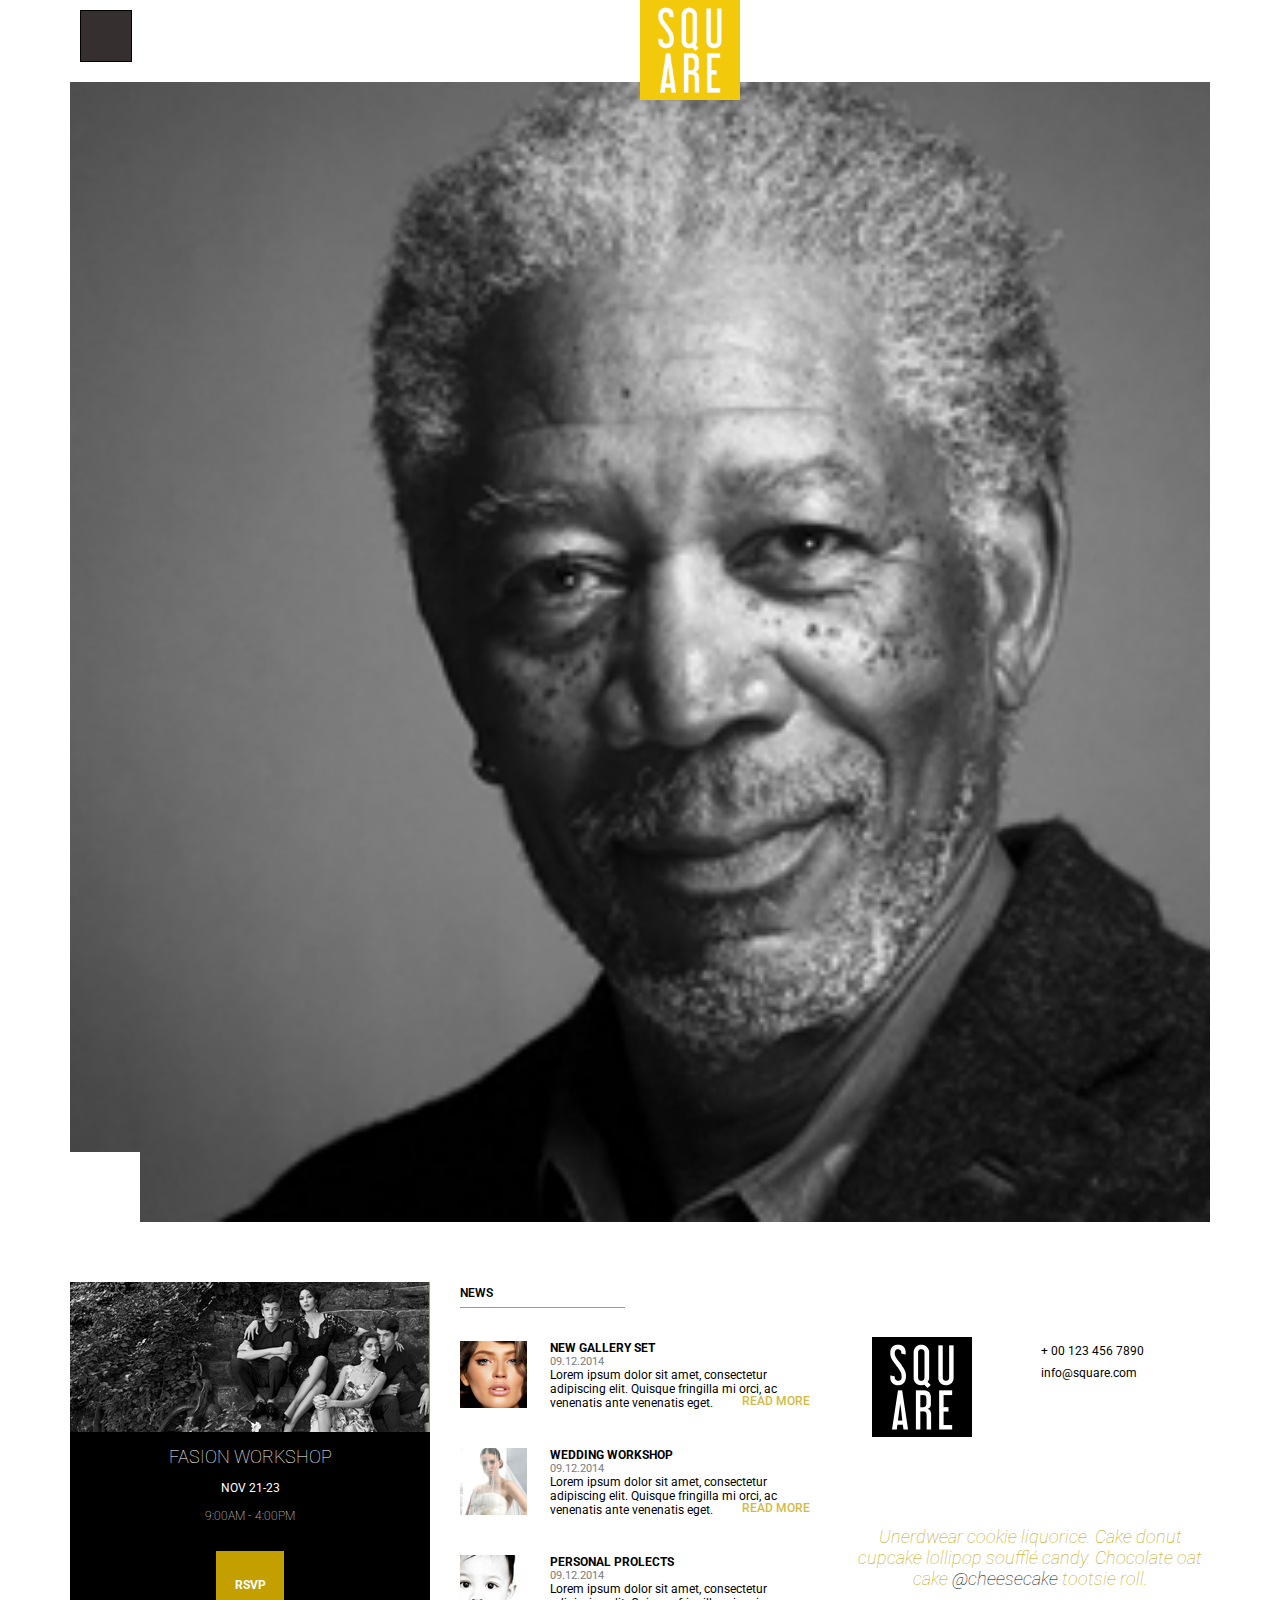
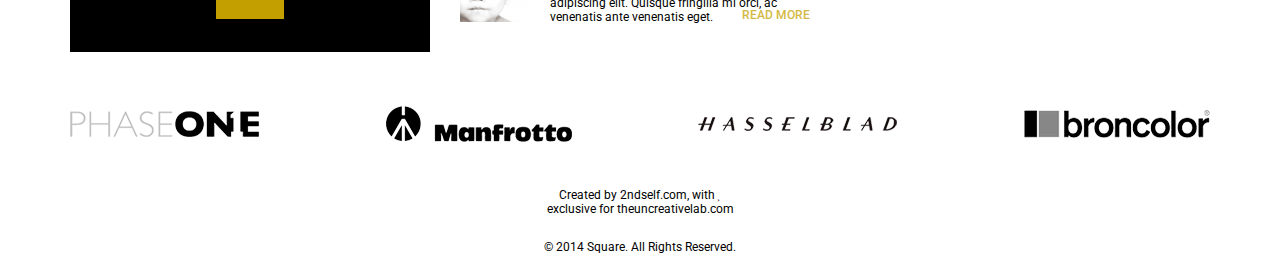
==== index.html @ f89fe00e "init" ====
<!DOCTYPE html>
<html lang="en">
<head>
	<meta charset="UTF-8">
	<title>Main Page</title>
	<link rel="stylesheet" href="css/normalize.css">
	<link rel="stylesheet" href="css/font-awesome.min.css">
	<link rel="stylesheet" href="css/main.css">	
</head>
<body>
	<div class="wrapper">
		<header class="header ">
			<div class="row">
				<div class="menu">
					<div class="menu-item" id="menu">
						<i class="fa fa-bars fa-2x bars" aria-hidden="true"></i>
						<i class="fa fa-times fa-2x" aria-hiden="true"></i>
					</div>
					<div class="menu-item">
						<span class="menu-span" id="drop-submenu">Portfolio</span>
						<ul class="drop">
							<li>
								<i class="fa fa-caret-right" aria-hidden="true"></i>
								<a href="#">Fashion</a>
							</li>
							<li>
								<i class="fa fa-caret-right" aria-hidden="true"></i>
								<a href="#">Editorial</a></li>
							<li>
								<i class="fa fa-caret-right" aria-hidden="true"></i>
								<a href="#">street</a></li>
							<li>
								<i class="fa fa-caret-right" aria-hidden="true"></i>
								<a href="#">black white</a>
								<ul class="sub-submenu">
									<li><a href="#">gallery /1</a></li>
									<li><a href="#">gallery /2</a></li>
									<li><a href="#">gallery /3</a></li>
									<li><a href="#">gallery /4</a></li>
									<li><a href="#">gallery /5</a></li>
								</ul>
							</li>
							<li>
								<i class="fa fa-caret-right" aria-hidden="true"></i>
								<a href="#">personal</a>
							</li>
						</ul>
					</div>
					<div class="menu-item">
						<span class="menu-span">Clients</span>
					</div>
					<div class="menu-item">
						<span class="menu-span">News</span>
					</div>
					<div class="menu-item">
						<span class="menu-span">About Me</span>
					</div>
					<div class="menu-item">
						<span class="menu-span">Contact</span>
					</div>
				 </div>
				<img src="images/square logo.png" alt="logo" class="logo">
				<div class="social">
					<i class="fa fa-facebook" aria-hidden="true"></i>
					<i class="fa fa-twitter" aria-hidden="true"></i>
					<i class="fa fa-instagram" aria-hidden="true"></i>
					<i class="fa fa-flickr" aria-hidden="true"></i>
					<i class="fa fa-google-plus" aria-hidden="true"></i>
					<i class="fa fa-envelope" aria-hidden="true"></i>
				</div>
			</div>
		</header>
			<div class="slider">
				<div class="photos">
					<img src="images/portfolio/photo-1.png" alt="photo-1">
					<img src="images/portfolio/photo-2.png" alt="photo-2">
					<img src="images/portfolio/photo-3.png" alt="photo-3">
					<img src="images/portfolio/photo-4.png" alt="photo-4">
					<img src="images/portfolio/photo-5.png" alt="photo-5">
					<img src="images/portfolio/photo-6.png" alt="photo-6">
					<img src="images/portfolio/photo-7.png" alt="photo-7">
					<img src="images/portfolio/photo-8.png" alt="photo-8">
					<img src="images/portfolio/photo-9.png" alt="photo-9">
					<img src="images/portfolio/photo-10.png" alt="photo-10">
					<img src="images/portfolio/photo-11.png" alt="photo-11">
					<img src="images/portfolio/photo-12.png" alt="photo-12">
					<img src="images/portfolio/photo-13.png" alt="photo-13">
					<img src="images/portfolio/photo-14.png" alt="photo-14">
					<img src="images/portfolio/photo-15.png" alt="photo-15">
				</div>
				<div class="navigation">
					<div class="hide-navigator open">
						<i class="fa fa-compress" aria-hidden="true"></i>
					</div>
					<div>
						<h1>some actor</h1>
						<span>actor</span>
					</div>
					<div class="content-navigate">
						<p>Lorem ipsum dolor sit amet, consectetur adipisicing elit. Adipisci consequatur saepe, distinctio ipsam illo at, nostrum voluptate.</p>
						<button class="nav nav-prev">
							<i class="fa fa-angle-left" aria-hidden="true"></i>
						</button>
						<button class="nav nav-next">
							<i class="fa fa-angle-right" aria-hidden="true"></i>
						</button>
					</div>
					<div class="icons">
						<i class="fa fa-heart" aria-hidden="true"></i>
						<i class="fa fa-reply" aria-hidden="true"></i>
						<i class="fa fa-envelope" aria-hidden="true"></i>
					</div>
				</div>
				<div class="open-navigation open">
					<i class="fa fa-expand" aria-hidden="true"></i>
				</div>
			</div>
		<article class="bottom">
			<div class="work-shop">
				<img src="images/bottom/workshop.png" alt="workshop">
				<span class="fashion">fasion workshop</span>
				<span class="data">nov 21-23</span>
				<span class="time">9:00am - 4:00pm</span>
				<span class="rsvp">rsvp</span>
			</div>
			<div class="news">
					<div class="news-head">
						<span>news</span>
					</div>
					<img src="images/bottom/news/thumb.png" alt="" class="img-news-1">
					<div class="news-item1 container">
						<span class="bolder-header">New Gallery Set</span>
						<span class="data-news">09.12.2014</span>
						<span class="news-area">Lorem ipsum dolor sit amet, consectetur adipiscing elit. Quisque fringilla mi orci, ac venenatis ante venenatis eget.</span>
						<span class="read-more">read more</span>
					</div>
					<img src="images/bottom/news/thumb-2.png" alt="" class="img-news-2">
					<div class="news-item2 container">
						<span class="bolder-header">wedding workshop</span>
						<span class="data-news">09.12.2014</span>
						<span class="news-area">Lorem ipsum dolor sit amet, consectetur adipiscing elit. Quisque fringilla mi orci, ac venenatis ante venenatis eget.</span>
						<span class="read-more">read more</span>
					</div>
					<img src="images/bottom/news/thumb-3.png" alt="" class="img-news-3">
					<div class="news-item3 container">
						<span class="bolder-header">personal prolects</span>
						<span class="data-news">09.12.2014</span>
						<span class="news-area">Lorem ipsum dolor sit amet, consectetur adipiscing elit. Quisque fringilla mi orci, ac venenatis ante venenatis eget.</span>
						<span class="read-more">read more</span>
					</div>
				</div>
			<div class="contact">
				<div class="full-contacts">
					<img src="images/bottom/contact/logo_black.png" alt="black logo">
					<div class="phone-and-email">
						<span>
							<i class="fa fa-phone-square" aria-hidden="true"></i>
							+ 00 123 456 7890
						</span>
						<span>
							<i class="fa fa-envelope" aria-hidden="true"></i>
							info@square.com
						</span>
					</div>
					<div class="contact-social">
						<i class="fa fa-facebook" aria-hidden="true"></i>
						<i class="fa fa-twitter" aria-hidden="true"></i>
						<i class="fa fa-instagram" aria-hidden="true"></i>
						<i class="fa fa-flickr" aria-hidden="true"></i>
						<i class="fa fa-google-plus" aria-hidden="true"></i>
					</div>
				</div>
				<div class="only-twitter">
					<i class="fa fa-twitter fa-2x" aria-hidden="true"></i>
					<span>
						Unerdwear cookie liquorice. Cake donut cupcake lollipop soufflé candy. Chocolate oat cake <span>@cheesecake</span> tootsie roll.
					</span>
				</div>
			</div>
		</article>
		<footer class="footer">
			<div class="partners">
				<img src="images/Partners/phaseone logo.png" alt="phaseone logo" class="img-1">
				<img src="images/Partners/manfrotto logo.png" alt="manfrotto logo" class="img-2">
				<img src="images/Partners/hasselblad.png" alt="hasselblad" class="img-3">
				<img src="images/Partners/broncolor logo.png" alt="broncolor logo" class="img-4">
			</div>
			<p class="p-1">
				<span>Created by 2ndself.com, with <i class="fa fa-heart" aria-hidden="true"></i></span> 
				<span>exclusive for theuncreativelab.com</span>
			</p>
			<p class="p-2">© 2014 Square. All Rights Reserved.</p>
		</footer>
	</div>

	<script src="js/jquery-3.2.1.slim.min.js"></script>
	<script src="js/script.js"></script>

</body>
</html>
---- css/main.css ----
@import url("https://fonts.googleapis.com/css?family=Roboto:300,300i,400,500,600");
* {
  font-family: 'Roboto', sans-serif;
  font-size: 12px;
}

body {
  margin: 0;
}

a {
  text-decoration: none;
  color: #000;
}

ul {
  margin: 0;
  padding: 0;
}

.wrapper {
  display: grid;
  grid-template-columns: 1140px;
  grid-gap: 20px;
  justify-content: center;
}

.header {
  display: grid;
  align-items: center;
  position: relative;
}

.row {
  display: grid;
  grid-template-columns: repeat(12, 1fr);
  margin: 0 10px;
}

.row .menu {
  grid-column: 1 / 7;
  display: grid;
  grid-template-columns: repeat(6, 1fr);
  grid-template-rows: 1fr;
  align-items: center;
  margin-top: 10px;
}

.row .menu #menu {
  display: block;
  transition: .5s ease;
}

.row .menu #menu .fa-times {
  display: none;
  color: #000;
  line-height: 50px;
}

.row .menu #menu:hover {
  background-color: #f3c90c;
}

.row .menu .menu-item {
  font-family: "RobotoCondensed", sans-serif;
  font-weight: bold;
  text-transform: uppercase;
  text-align: center;
  font-size: 12px;
  cursor: pointer;
  display: none;
}

.row .menu .menu-item .menu-span {
  padding-bottom: 5px;
  transition: .3s ease;
  position: relative;
}

.row .menu .menu-item .menu-span:hover {
  opacity: .6;
  border-bottom: 1px solid #f3c90c;
}

.row .menu .menu-item .drop {
  display: none;
  position: absolute;
  top: 82px;
  z-index: 100;
}

.row .menu .menu-item .drop li {
  display: flex;
  justify-content: flex-start;
  align-items: center;
  background-color: #fff;
  text-transform: uppercase;
  padding-left: 10px;
}

.row .menu .menu-item .drop li:first-child {
  padding-top: 10px;
}

.row .menu .menu-item .drop li:last-child {
  padding-bottom: 10px;
}

.row .menu .menu-item .drop li i {
  margin: 5px 0;
  opacity: 0;
  position: relative;
}

.row .menu .menu-item .drop li a {
  display: inline-block;
  transition: .3s ease;
  padding: 0 10px;
  transition: .3s ease;
  margin: 5px 0;
}

.row .menu .menu-item .drop li a:hover {
  color: #f3c90c;
}

.row .menu .menu-item .drop li ul {
  width: 100%;
  position: absolute;
  top: 50%;
  left: 100%;
  display: none;
  flex-direction: column;
  justify-content: flex-start;
}

.row .menu .menu-item:first-child {
  height: 50px;
  width: 50px;
  background: #362f2f;
  text-align: center;
  border: 1px solid black;
}

.row .menu .menu-item .fa-bars {
  color: white;
  line-height: 50px;
}

.row .logo {
  position: absolute;
  z-index: 2;
  top: 0;
  width: 100px;
  height: 100px;
  left: 50%;
}

.row .social {
  grid-column: 10 / -1;
  display: flex;
  justify-content: flex-end;
  align-items: center;
  margin-top: 10px;
}

.row .social .fa {
  margin-left: 15px;
  font-size: 12px;
  cursor: pointer;
  transition: .3s ease;
}

.row .social .fa:hover {
  color: #f3c90c;
}

.slider {
  position: relative;
  margin: 0 auto;
  overflow: hidden;
  width: 1140px;
  height: 1140px;
}

.slider .photos {
  transition: .3s ease;
}

.slider .photos img {
  height: auto;
  float: left;
}

.slider .navigation {
  position: absolute;
  bottom: 0;
  left: 0;
  width: 265px;
  height: 265px;
  display: none;
  flex-direction: column;
  justify-content: space-between;
  background-color: #fff;
  padding-left: 15px;
}

.slider .navigation .hide-navigator {
  color: #c3a000;
  font-size: 14px;
  padding: 5px;
  cursor: pointer;
}

.slider .navigation .hide-navigator i {
  float: right;
}

.slider .navigation h1 {
  margin-bottom: 0px;
  font-size: 18px;
  text-transform: uppercase;
  font-weight: 500;
}

.slider .navigation .content-navigate {
  display: flex;
  align-items: center;
}

.slider .navigation .content-navigate p {
  margin-right: 30px;
}

.slider .navigation .content-navigate button {
  font-size: 18px;
  background: #000;
  color: #fff;
  border: 0;
  padding: 0;
  margin: 0;
  transition: .3s ease;
  cursor: pointer;
  width: 120px;
  height: 35px;
}

.slider .navigation .content-navigate button:hover {
  opacity: .5;
}

.slider .navigation .icons {
  color: #c3a000;
  display: flex;
  justify-content: space-between;
  margin: 0 30px 30px;
}

.slider .navigation .icons i {
  cursor: pointer;
}

.slider .open-navigation {
  width: 70px;
  height: 70px;
  position: absolute;
  bottom: 0;
  left: 0;
  cursor: pointer;
  z-index: 3;
  background-color: #fff;
  text-align: center;
}

.slider .open-navigation i {
  font-size: 14px;
  line-height: 70px;
}

.open {
  display: block;
}

.hide {
  display: none !important;
}

.bottom {
  margin-top: 40px;
  display: grid;
  grid-template-columns: repeat(3, 1fr);
  grid-template-rows: 370px;
  grid-column-gap: 30px;
}

.bottom .work-shop {
  background-color: #000;
  text-transform: uppercase;
  color: #fff;
  display: flex;
  flex-direction: column;
  align-items: center;
}

.bottom .work-shop img {
  align-self: stretch;
}

.bottom .work-shop span {
  margin-top: 14px;
}

.bottom .work-shop .fashion {
  font-size: 18px;
  font-weight: lighter;
}

.bottom .work-shop .time {
  font-weight: lighter;
}

.bottom .work-shop .rsvp {
  background-color: #c3a000;
  width: 68px;
  height: 68px;
  line-height: 68px;
  text-align: center;
  font-weight: bolder;
  margin-top: 28px;
  margin-bottom: 20px;
}

.bottom .news {
  display: grid;
  grid-template-columns: 1fr 3fr;
  grid-template-rows: 1fr 2fr 2fr 2fr;
  grid-row-gap: 10px;
  grid-template-areas: "news news" "img1 newGallerySet" "img2 weddingWorkshop" "img3 personalProjects";
}

.bottom .news .img-news-1 {
  grid-area: img1;
}

.bottom .news .img-news-2 {
  grid-area: img2;
}

.bottom .news .img-news-3 {
  grid-area: img3;
}

.bottom .news .news-head {
  grid-area: news;
}

.bottom .news .news-item1 {
  grid-area: newGallerySet;
}

.bottom .news .news-item2 {
  grid-area: weddingWorkshop;
}

.bottom .news .new-item3 {
  grid-area: personalProjects;
}

.bottom .news .news-head {
  text-transform: uppercase;
  font-size: 16px;
  font-weight: 600;
}

.bottom .news .news-head span {
  display: inline-block;
  width: 165px;
  padding-bottom: 7px;
  border-bottom: 1px solid #c3a000;
}

.bottom .news .container {
  display: flex;
  flex-direction: column;
  font-size: 12px;
  max-height: 67px;
  position: relative;
}

.bottom .news .container .bolder-header {
  font-weight: bolder;
  text-transform: uppercase;
}

.bottom .news .container .data-news {
  font-size: 11px;
  color: #7a7a7a;
}

.bottom .news .container .read-more {
  position: absolute;
  bottom: 0;
  right: 10px;
  text-transform: uppercase;
  color: #d3b944;
  font-weight: 500;
  cursor: pointer;
}

.bottom .contact {
  margin-top: 55px;
  display: flex;
  flex-direction: column;
}

.bottom .contact .full-contacts {
  display: grid;
  grid-template-columns: 2fr 3fr;
  grid-template-rows: 1fr 1fr;
  grid-template-areas: "img pae" "img social";
}

.bottom .contact .full-contacts img {
  justify-self: center;
  grid-area: img;
}

.bottom .contact .full-contacts .phone-and-email {
  display: flex;
  flex-direction: column;
  justify-content: center;
  grid-area: pae;
}

.bottom .contact .full-contacts .phone-and-email i {
  padding: 5px 25px 5px 10px;
}

.bottom .contact .full-contacts .contact-social {
  grid-area: social;
  padding-left: 30px;
  display: flex;
  align-items: center;
}

.bottom .contact .full-contacts .contact-social i {
  padding-right: 15px;
  transition: .3s ease color;
  cursor: pointer;
}

.bottom .contact .full-contacts .contact-social i:hover {
  color: #f3c90c;
}

.bottom .contact .only-twitter {
  display: flex;
  flex-direction: column;
  align-items: center;
  margin-top: 50px;
}

.bottom .contact .only-twitter span {
  margin-top: 15px;
  font-size: 18px;
  text-align: center;
  font-weight: lighter;
  font-style: italic;
  color: #c3a000;
}

.bottom .contact .only-twitter span span {
  color: #000;
}

.footer {
  display: grid;
  grid-template-columns: 1fr;
  grid-template-rows: 2fr 1fr 1fr;
}

.footer .partners {
  display: flex;
  justify-content: space-between;
  align-items: center;
}

.footer p {
  text-align: center;
}

.footer .p-1 {
  display: inline-flex;
  flex-direction: column;
}
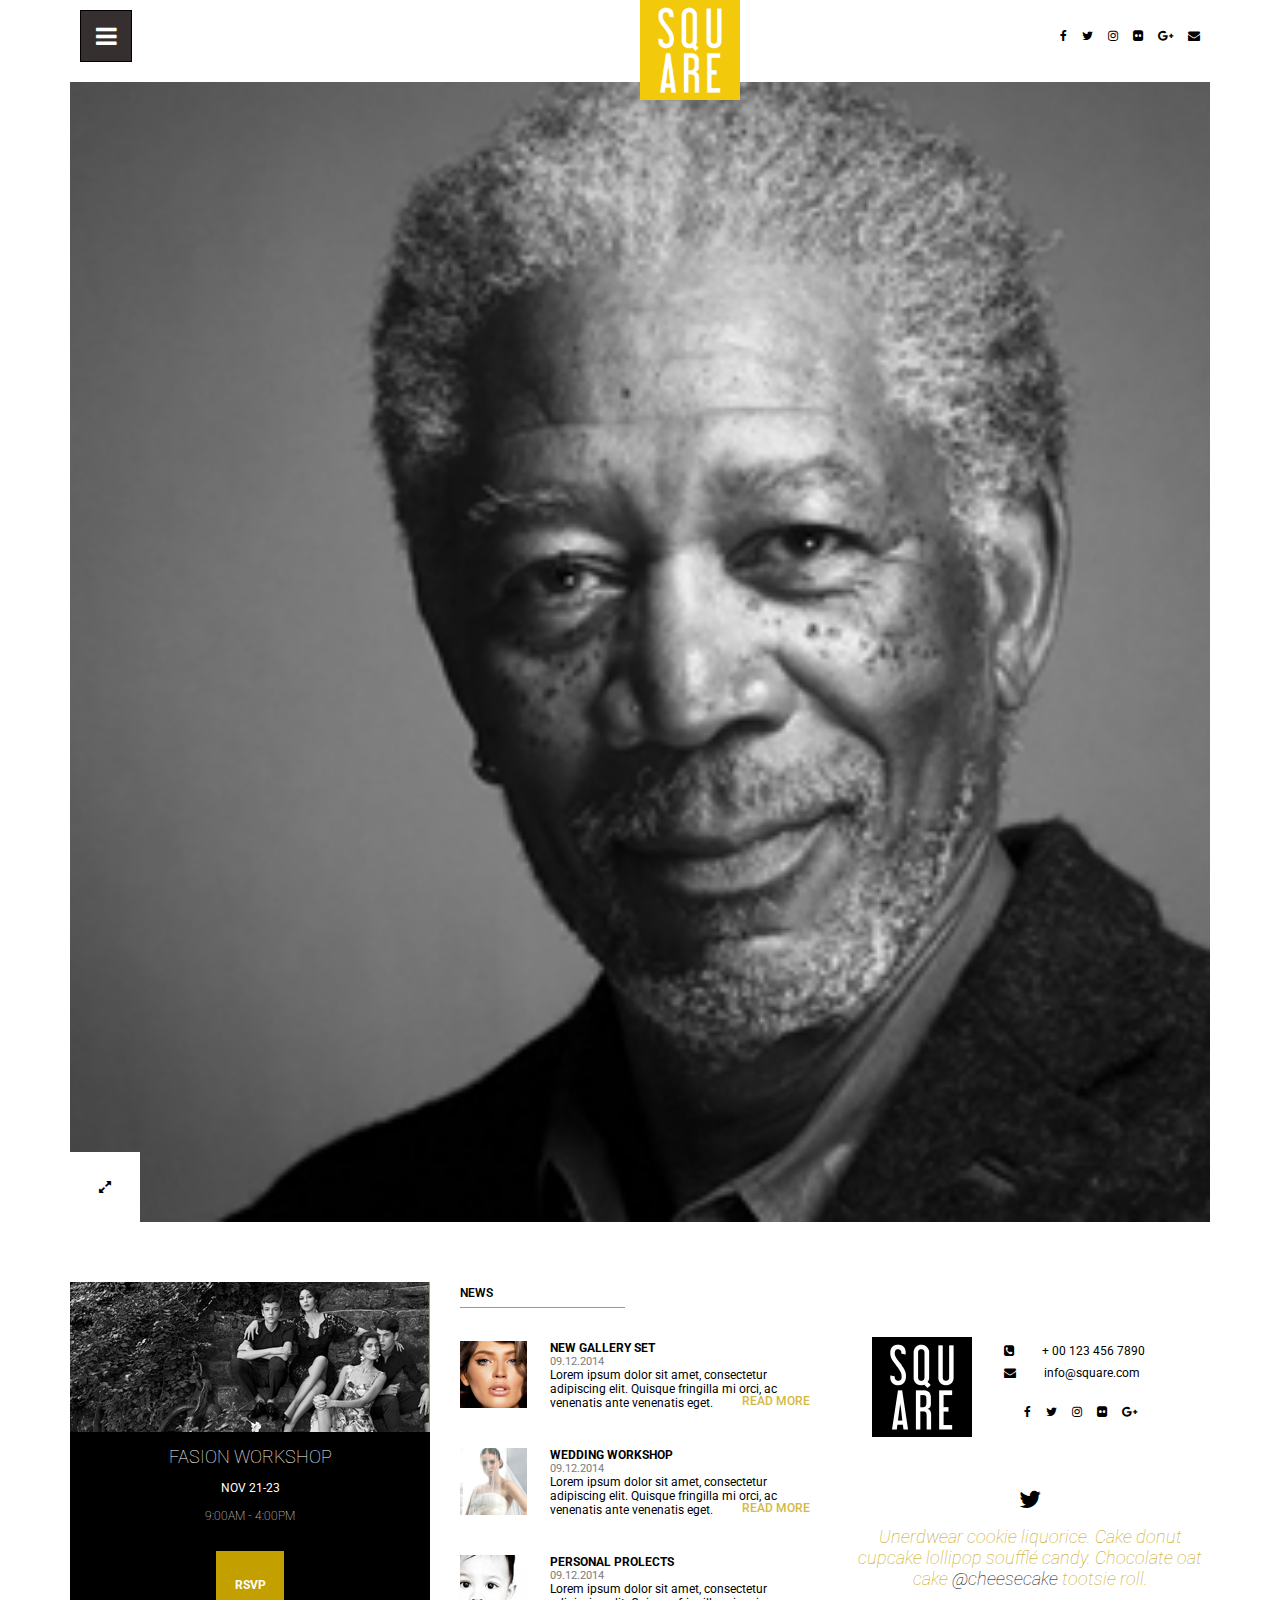
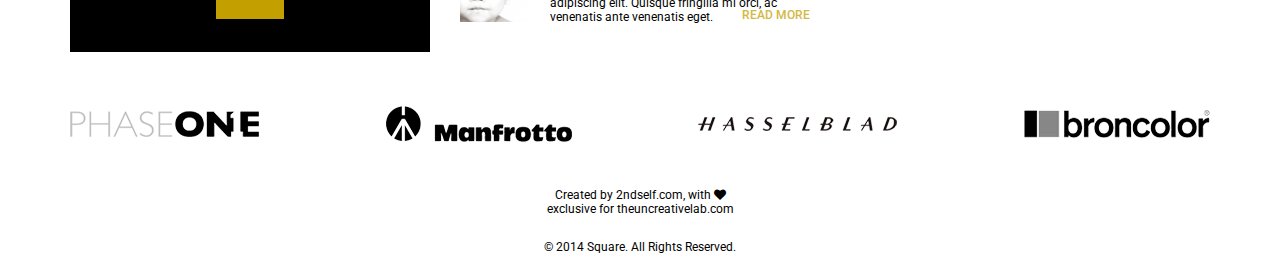
==== commit 98d39071: "add Gallety Three" ====
--- a/index.html
+++ b/index.html
@@ -35,7 +35,7 @@
 								<ul class="sub-submenu">
 									<li><a href="#">gallery /1</a></li>
 									<li><a href="#">gallery /2</a></li>
-									<li><a href="#">gallery /3</a></li>
+									<li><a href="gallery.html">gallery /3</a></li>
 									<li><a href="#">gallery /4</a></li>
 									<li><a href="#">gallery /5</a></li>
 								</ul>
@@ -59,7 +59,9 @@
 						<span class="menu-span">Contact</span>
 					</div>
 				 </div>
-				<img src="images/square logo.png" alt="logo" class="logo">
+				<a href="index.html">
+					<img src="images/square logo.png" alt="logo" class="logo">
+				</a>
 				<div class="social">
 					<i class="fa fa-facebook" aria-hidden="true"></i>
 					<i class="fa fa-twitter" aria-hidden="true"></i>
